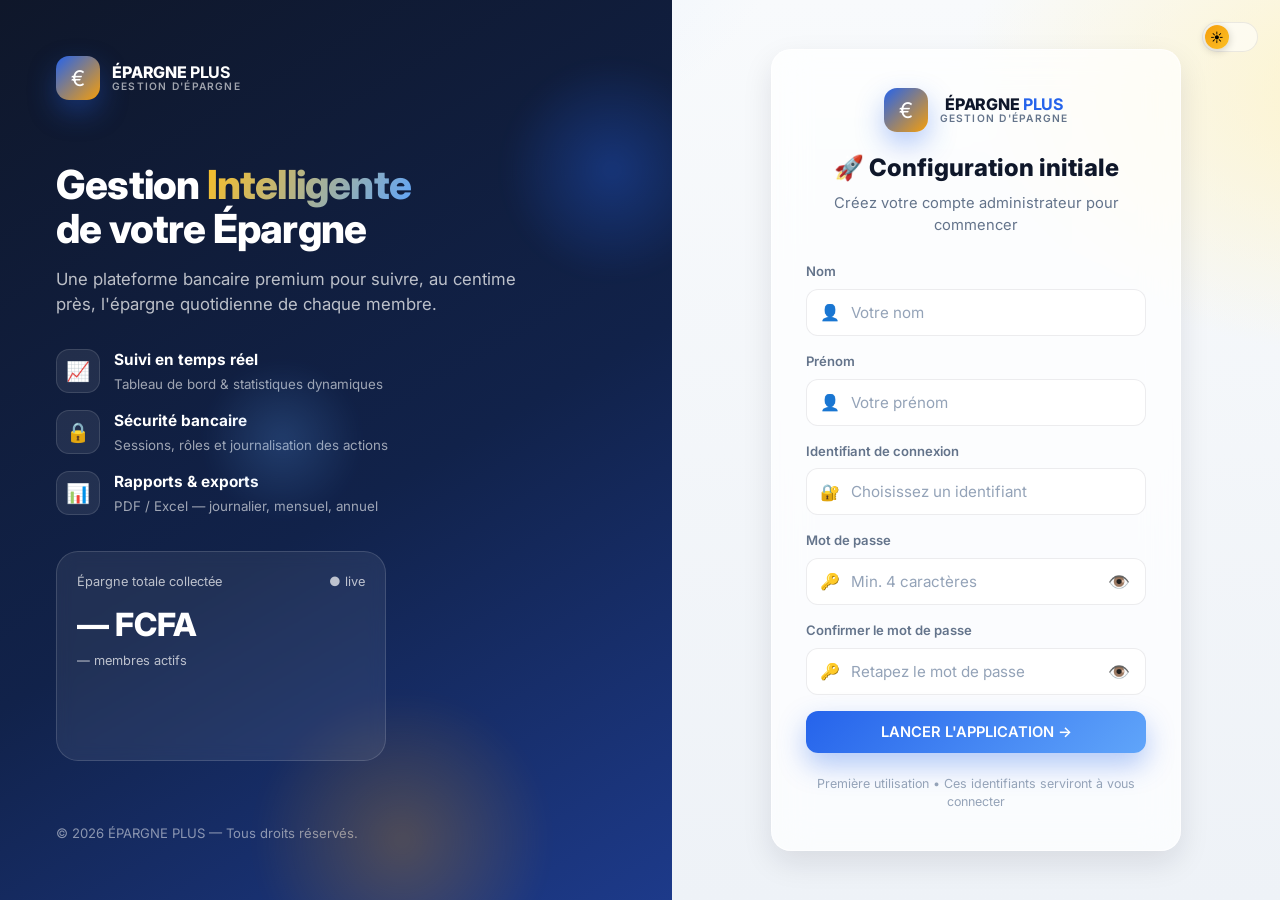
==== index.html @ 33ee1951 "Add files via upload" ====
<!DOCTYPE html>
<html lang="fr" data-theme="light">
<head>
  <meta charset="UTF-8" />
  <meta name="viewport" content="width=device-width, initial-scale=1.0" />
  <meta name="description" content="ÉPARGNE PLUS — Gestion intelligente de votre épargne quotidienne." />
  <title>ÉPARGNE PLUS — Connexion</title>
  <link rel="preconnect" href="https://fonts.googleapis.com" />
  <link href="https://fonts.googleapis.com/css2?family=Inter:wght@400;500;600;700;800&display=swap" rel="stylesheet" />
  <link rel="stylesheet" href="css/styles.css" />
  <link rel="stylesheet" href="css/auth.css" />
</head>
<body>
  <div class="auth-wrap">
    <!-- Left hero panel -->
    <section class="auth-hero">
      <span class="orb o1"></span><span class="orb o2"></span><span class="orb o3"></span>

      <a class="brand" href="#">
        <span class="logo-mark">€</span>
        <span class="logo-text">ÉPARGNE <b>PLUS</b><span class="sub">GESTION D'ÉPARGNE</span></span>
      </a>

      <div class="hero-body">
        <h1>Gestion <span>Intelligente</span><br />de votre Épargne</h1>
        <p class="lead">Une plateforme bancaire premium pour suivre, au centime près, l'épargne quotidienne de chaque membre.</p>

        <div class="features">
          <div class="feature"><span class="fi">📈</span><div><b>Suivi en temps réel</b><small>Tableau de bord & statistiques dynamiques</small></div></div>
          <div class="feature"><span class="fi">🔒</span><div><b>Sécurité bancaire</b><small>Sessions, rôles et journalisation des actions</small></div></div>
          <div class="feature"><span class="fi">📊</span><div><b>Rapports & exports</b><small>PDF / Excel — journalier, mensuel, annuel</small></div></div>
        </div>

        <div class="hero-card">
          <div class="hc-top"><span>Épargne totale collectée</span><span>● live</span></div>
          <div class="hc-amount" id="heroAmount">— FCFA</div>
          <div class="hc-top"><span id="heroMembers">— membres actifs</span></div>
          <div class="hc-bars" id="heroBars"></div>
        </div>
      </div>

      <div class="hero-foot">© 2026 ÉPARGNE PLUS — Tous droits réservés.</div>
    </section>

    <!-- Right form panel -->
    <section class="auth-form-side">
      <div class="auth-top-toggle" id="themeSlot"></div>

      <!-- ===== SETUP CARD (first launch) ===== -->
      <div class="auth-card glass" id="setupCard" style="display:none">
        <div class="form-head">
          <a class="brand" href="#">
            <span class="logo-mark">€</span>
            <span class="logo-text">ÉPARGNE <b>PLUS</b><span class="sub">GESTION D'ÉPARGNE</span></span>
          </a>
          <h2>🚀 Configuration initiale</h2>
          <p>Créez votre compte administrateur pour commencer</p>
        </div>

        <form id="setupForm" novalidate>
          <div class="field">
            <label for="s_lastName">Nom</label>
            <div class="input-icon">
              <span class="lead">👤</span>
              <input class="input" type="text" id="s_lastName" placeholder="Votre nom" required />
            </div>
          </div>

          <div class="field">
            <label for="s_firstName">Prénom</label>
            <div class="input-icon">
              <span class="lead">👤</span>
              <input class="input" type="text" id="s_firstName" placeholder="Votre prénom" required />
            </div>
          </div>

          <div class="field">
            <label for="s_login">Identifiant de connexion</label>
            <div class="input-icon">
              <span class="lead">🔐</span>
              <input class="input" type="text" id="s_login" placeholder="Choisissez un identifiant" autocomplete="username" required />
            </div>
          </div>

          <div class="field">
            <label for="s_password">Mot de passe</label>
            <div class="input-icon input-group">
              <span class="lead">🔑</span>
              <input class="input" type="password" id="s_password" placeholder="Min. 4 caractères" required />
              <button type="button" class="toggle-eye" id="toggleSetupPwd" aria-label="Afficher/Masquer">👁️</button>
            </div>
          </div>

          <div class="field">
            <label for="s_password2">Confirmer le mot de passe</label>
            <div class="input-icon input-group">
              <span class="lead">🔑</span>
              <input class="input" type="password" id="s_password2" placeholder="Retapez le mot de passe" required />
              <button type="button" class="toggle-eye" id="toggleSetupPwd2" aria-label="Afficher/Masquer">👁️</button>
            </div>
          </div>

          <button type="submit" class="btn btn-block" id="setupBtn">LANCER L'APPLICATION →</button>
        </form>

        <div class="auth-foot">Première utilisation • Ces identifiants serviront à vous connecter</div>
      </div>

      <!-- ===== LOGIN CARD (normal flow) ===== -->
      <div class="auth-card glass" id="loginCard">
        <div class="form-head">
          <a class="brand" href="#">
            <span class="logo-mark">€</span>
            <span class="logo-text">ÉPARGNE <b>PLUS</b><span class="sub">GESTION D'ÉPARGNE</span></span>
          </a>
          <h2>Bienvenue 👋</h2>
          <p>Connectez-vous pour accéder à votre espace</p>
        </div>

        <form id="loginForm" novalidate>
          <div class="field">
            <label for="login">Identifiant</label>
            <div class="input-icon">
              <span class="lead">👤</span>
              <input class="input" type="text" id="login" name="login" placeholder="Votre identifiant" autocomplete="username" required />
            </div>
          </div>

          <div class="field">
            <label for="password">Mot de passe</label>
            <div class="input-icon input-group">
              <span class="lead">🔑</span>
              <input class="input" type="password" id="password" name="password" placeholder="••••••••" autocomplete="current-password" required />
              <button type="button" class="toggle-eye" id="togglePwd" aria-label="Afficher/Masquer">👁️</button>
            </div>
          </div>

          <div class="row-between">
            <label class="checkbox"><input type="checkbox" id="remember" /> Se souvenir de moi</label>
            <a href="#" class="forgot" id="forgotLink">Mot de passe oublié ?</a>
          </div>

          <button type="submit" class="btn btn-block" id="loginBtn">SE CONNECTER →</button>
        </form>

        <div class="auth-foot">Plateforme sécurisée • Données chiffrées côté client</div>
      </div>
    </section>
  </div>

  <script src="js/data.js"></script>
  <script src="js/utils.js"></script>
  <script src="js/auth.js"></script>
</body>
</html>
---- css/styles.css ----
/* =====================================================================
   ÉPARGNE PLUS — Design System
   Premium banking UI : Glassmorphism, Dark/Light mode, animations
   ===================================================================== */

/* ----------  Design Tokens  ---------- */
:root {
  /* Brand palette (charte graphique) */
  --navy: #0F172A;        /* Bleu Marine */
  --blue: #2563EB;        /* Bleu Premium */
  --white: #FFFFFF;       /* Blanc */
  --grey-light: #F1F5F9;  /* Gris Clair */
  --gold: #F59E0B;        /* Or */

  --blue-600: #2563EB;
  --blue-500: #3B82F6;
  --blue-400: #60A5FA;
  --gold-400: #FBBF24;

  /* Semantic */
  --success: #10B981;
  --danger: #EF4444;
  --warning: #F59E0B;
  --info: #0EA5E9;

  --radius: 20px;
  --radius-sm: 12px;
  --radius-pill: 999px;

  --shadow-sm: 0 2px 8px rgba(15, 23, 42, 0.06);
  --shadow: 0 12px 30px rgba(15, 23, 42, 0.10);
  --shadow-lg: 0 24px 60px rgba(15, 23, 42, 0.16);
  --shadow-blue: 0 12px 28px rgba(37, 99, 235, 0.35);

  --transition: 0.28s cubic-bezier(0.22, 1, 0.36, 1);

  --font: "Inter", "Segoe UI", system-ui, -apple-system, sans-serif;
}

/* ----------  Light theme (default)  ---------- */
:root,
[data-theme="light"] {
  --bg-gradient: radial-gradient(1200px 600px at 10% -10%, #dbeafe 0%, transparent 55%),
                 radial-gradient(1000px 600px at 110% 10%, #fef3c7 0%, transparent 45%),
                 linear-gradient(180deg, #f8fafc 0%, #eef2f7 100%);
  --surface: rgba(255, 255, 255, 0.72);
  --surface-solid: #ffffff;
  --surface-2: rgba(255, 255, 255, 0.55);
  --glass-border: rgba(255, 255, 255, 0.65);
  --text: #0F172A;
  --text-muted: #64748B;
  --text-soft: #94A3B8;
  --line: rgba(15, 23, 42, 0.08);
  --sidebar-bg: rgba(15, 23, 42, 0.97);
  --sidebar-text: rgba(255, 255, 255, 0.78);
  --input-bg: rgba(255, 255, 255, 0.85);
  --hover: rgba(37, 99, 235, 0.07);
}

/* ----------  Dark theme  ---------- */
[data-theme="dark"] {
  --bg-gradient: radial-gradient(1200px 600px at 5% -10%, #1e3a8a55 0%, transparent 55%),
                 radial-gradient(1000px 700px at 110% 5%, #78350f44 0%, transparent 45%),
                 linear-gradient(180deg, #0b1220 0%, #0a0f1c 100%);
  --surface: rgba(30, 41, 59, 0.55);
  --surface-solid: #111a2e;
  --surface-2: rgba(30, 41, 59, 0.35);
  --glass-border: rgba(148, 163, 184, 0.18);
  --text: #E2E8F0;
  --text-muted: #94A3B8;
  --text-soft: #64748B;
  --line: rgba(148, 163, 184, 0.14);
  --sidebar-bg: rgba(8, 13, 24, 0.92);
  --sidebar-text: rgba(226, 232, 240, 0.80);
  --input-bg: rgba(15, 23, 42, 0.55);
  --hover: rgba(59, 130, 246, 0.14);
}

/* ----------  Reset  ---------- */
* { margin: 0; padding: 0; box-sizing: border-box; }
html { scroll-behavior: smooth; }
body {
  font-family: var(--font);
  color: var(--text);
  background: var(--bg-gradient);
  background-attachment: fixed;
  min-height: 100vh;
  line-height: 1.5;
  -webkit-font-smoothing: antialiased;
  transition: background 0.4s ease, color 0.3s ease;
}
a { color: inherit; text-decoration: none; }
button { font-family: inherit; cursor: pointer; border: none; background: none; }
input, select, textarea { font-family: inherit; }
img { max-width: 100%; display: block; }
ul { list-style: none; }
::selection { background: var(--blue); color: #fff; }

/* Scrollbar */
::-webkit-scrollbar { width: 10px; height: 10px; }
::-webkit-scrollbar-thumb { background: rgba(100,116,139,.45); border-radius: 99px; }
::-webkit-scrollbar-track { background: transparent; }

/* ----------  Utility  ---------- */
.glass {
  background: var(--surface);
  backdrop-filter: blur(18px) saturate(140%);
  -webkit-backdrop-filter: blur(18px) saturate(140%);
  border: 1px solid var(--glass-border);
  border-radius: var(--radius);
  box-shadow: var(--shadow);
}
.text-muted { color: var(--text-muted); }
.text-gold { color: var(--gold); }
.text-blue { color: var(--blue); }
.text-success { color: var(--success); }
.text-danger { color: var(--danger); }
.hidden { display: none !important; }
.flex { display: flex; }
.center { display: flex; align-items: center; justify-content: center; }
.gap-8 { gap: 8px; } .gap-12 { gap: 12px; } .gap-16 { gap: 16px; }
.mt-8 { margin-top: 8px; } .mt-16 { margin-top: 16px; } .mt-24 { margin-top: 24px; }

/* ----------  Buttons  ---------- */
.btn {
  display: inline-flex; align-items: center; justify-content: center; gap: 8px;
  padding: 12px 20px;
  border-radius: var(--radius-sm);
  font-weight: 600; font-size: 0.92rem;
  color: #fff;
  background: linear-gradient(135deg, var(--blue-600), var(--blue-400));
  box-shadow: var(--shadow-blue);
  transition: transform var(--transition), box-shadow var(--transition), filter var(--transition);
  white-space: nowrap;
}
.btn:hover { transform: translateY(-2px); box-shadow: 0 18px 38px rgba(37,99,235,.45); filter: brightness(1.05); }
.btn:active { transform: translateY(0); }
.btn-gold { background: linear-gradient(135deg, #f59e0b, #fbbf24); box-shadow: 0 12px 28px rgba(245,158,11,.4); }
.btn-success { background: linear-gradient(135deg, #059669, #10b981); box-shadow: 0 12px 28px rgba(16,185,129,.35); }
.btn-danger { background: linear-gradient(135deg, #dc2626, #ef4444); box-shadow: 0 12px 28px rgba(239,68,68,.35); }
.btn-ghost {
  background: var(--surface-2); color: var(--text);
  border: 1px solid var(--line); box-shadow: none;
}
.btn-ghost:hover { background: var(--hover); box-shadow: none; }
.btn-sm { padding: 8px 14px; font-size: 0.82rem; border-radius: 10px; }
.btn-block { width: 100%; }
.btn[disabled] { opacity: .55; pointer-events: none; }

.icon-btn {
  width: 40px; height: 40px; border-radius: 12px;
  display: inline-flex; align-items: center; justify-content: center;
  background: var(--surface-2); border: 1px solid var(--line);
  color: var(--text); transition: var(--transition); font-size: 1.05rem;
}
.icon-btn:hover { background: var(--hover); transform: translateY(-2px); }

/* ----------  Forms  ---------- */
.field { display: flex; flex-direction: column; gap: 7px; margin-bottom: 16px; }
.field label { font-size: 0.82rem; font-weight: 600; color: var(--text-muted); }
.input, .select, textarea.input {
  width: 100%;
  padding: 13px 15px;
  border-radius: var(--radius-sm);
  border: 1.5px solid var(--line);
  background: var(--input-bg);
  color: var(--text);
  font-size: 0.95rem;
  transition: var(--transition);
  outline: none;
}
.input::placeholder { color: var(--text-soft); }
.input:focus, .select:focus, textarea.input:focus {
  border-color: var(--blue);
  box-shadow: 0 0 0 4px rgba(37,99,235,.15);
}
.input-group { position: relative; }
.input-group .toggle-eye {
  position: absolute; right: 12px; top: 50%; transform: translateY(-50%);
  color: var(--text-muted); font-size: 1.1rem; padding: 4px;
}
.input-icon { position: relative; }
.input-icon .input { padding-left: 44px; }
.input-icon > svg, .input-icon > .lead {
  position: absolute; left: 14px; top: 50%; transform: translateY(-50%);
  color: var(--text-muted); pointer-events: none;
}

/* checkbox */
.checkbox { display: inline-flex; align-items: center; gap: 9px; cursor: pointer; font-size: 0.88rem; color: var(--text-muted); }
.checkbox input { width: 18px; height: 18px; accent-color: var(--blue); cursor: pointer; }

/* ----------  Badges / pills  ---------- */
.badge {
  display: inline-flex; align-items: center; gap: 6px;
  padding: 4px 12px; border-radius: var(--radius-pill);
  font-size: 0.74rem; font-weight: 700; letter-spacing: .02em;
}
.badge-blue { background: rgba(37,99,235,.13); color: var(--blue); }
.badge-gold { background: rgba(245,158,11,.15); color: #b45309; }
.badge-green { background: rgba(16,185,129,.15); color: #047857; }
[data-theme="dark"] .badge-gold { color: var(--gold-400); }
[data-theme="dark"] .badge-green { color: #34d399; }

/* ----------  Tables  ---------- */
.table-wrap { width: 100%; overflow-x: auto; border-radius: var(--radius-sm); }
table.data {
  width: 100%; border-collapse: collapse; min-width: 560px;
}
table.data th, table.data td {
  padding: 14px 16px; text-align: left; font-size: 0.9rem;
  border-bottom: 1px solid var(--line); white-space: nowrap;
}
table.data th {
  font-size: 0.74rem; text-transform: uppercase; letter-spacing: .06em;
  color: var(--text-muted); font-weight: 700; cursor: pointer; user-select: none;
}
table.data th.sortable:hover { color: var(--blue); }
table.data tbody tr { transition: background var(--transition); }
table.data tbody tr:hover { background: var(--hover); }
table.data tbody tr:last-child td { border-bottom: none; }
.avatar-cell { display: flex; align-items: center; gap: 12px; }
.avatar {
  width: 40px; height: 40px; border-radius: 50%; object-fit: cover;
  background: linear-gradient(135deg, var(--blue), var(--gold));
  display: inline-flex; align-items: center; justify-content: center;
  color: #fff; font-weight: 700; font-size: 0.9rem; flex-shrink: 0;
}
.avatar-lg { width: 92px; height: 92px; font-size: 2rem; }

/* row actions */
.row-actions { display: flex; gap: 8px; }
.row-actions .icon-btn { width: 34px; height: 34px; font-size: 0.9rem; border-radius: 9px; }

/* ----------  Pagination  ---------- */
.pagination { display: flex; align-items: center; justify-content: space-between; gap: 12px; margin-top: 18px; flex-wrap: wrap; }
.pager { display: flex; gap: 6px; }
.pager button {
  min-width: 38px; height: 38px; border-radius: 10px;
  background: var(--surface-2); border: 1px solid var(--line);
  color: var(--text); font-weight: 600; transition: var(--transition);
}
.pager button:hover { background: var(--hover); }
.pager button.active { background: var(--blue); color: #fff; border-color: var(--blue); }
.pager button[disabled] { opacity: .4; pointer-events: none; }

/* ----------  Toast  ---------- */
#toasts {
  position: fixed; right: 22px; bottom: 22px; z-index: 9999;
  display: flex; flex-direction: column; gap: 12px;
}
.toast {
  min-width: 260px; max-width: 360px;
  padding: 14px 16px; border-radius: 14px;
  background: var(--surface-solid); color: var(--text);
  box-shadow: var(--shadow-lg); border: 1px solid var(--line);
  display: flex; align-items: center; gap: 12px;
  animation: toastIn .35s cubic-bezier(.22,1,.36,1);
  border-left: 4px solid var(--blue);
}
.toast.success { border-left-color: var(--success); }
.toast.error { border-left-color: var(--danger); }
.toast.warn { border-left-color: var(--warning); }
.toast .t-icon { font-size: 1.25rem; }
.toast.success .t-icon { color: var(--success); }
.toast.error .t-icon { color: var(--danger); }
@keyframes toastIn { from { opacity: 0; transform: translateX(40px); } to { opacity: 1; transform: translateX(0); } }

/* ----------  Modal  ---------- */
.modal-overlay {
  position: fixed; inset: 0; z-index: 9000;
  background: rgba(8, 12, 22, 0.55); backdrop-filter: blur(4px);
  display: flex; align-items: center; justify-content: center; padding: 20px;
  animation: fadeIn .25s ease;
}
.modal {
  width: 100%; max-width: 440px; padding: 26px;
  background: var(--surface-solid); border-radius: var(--radius);
  box-shadow: var(--shadow-lg); border: 1px solid var(--line);
  animation: modalIn .35s cubic-bezier(.22,1,.36,1);
}
.modal h3 { font-size: 1.2rem; margin-bottom: 6px; }
.modal .modal-actions { display: flex; gap: 10px; margin-top: 20px; }
@keyframes modalIn { from { opacity: 0; transform: translateY(20px) scale(.97); } to { opacity: 1; transform: translateY(0) scale(1); } }
@keyframes fadeIn { from { opacity: 0; } to { opacity: 1; } }

/* ----------  Theme toggle  ---------- */
.theme-toggle {
  width: 56px; height: 30px; border-radius: 99px;
  background: var(--surface-2); border: 1px solid var(--line);
  position: relative; transition: var(--transition); flex-shrink: 0;
}
.theme-toggle .knob {
  position: absolute; top: 2px; left: 2px; width: 24px; height: 24px;
  border-radius: 50%; background: linear-gradient(135deg, var(--gold), var(--gold-400));
  display: flex; align-items: center; justify-content: center; font-size: .8rem;
  transition: var(--transition); box-shadow: 0 2px 8px rgba(0,0,0,.2);
}
[data-theme="dark"] .theme-toggle .knob { left: 28px; background: linear-gradient(135deg, #1e293b, #334155); color: #fbbf24; }

/* ----------  Logo  ---------- */
.brand { display: inline-flex; align-items: center; gap: 12px; }
.brand .logo-mark {
  width: 44px; height: 44px; border-radius: 13px; flex-shrink: 0;
  background: linear-gradient(135deg, var(--blue-600), var(--gold));
  display: flex; align-items: center; justify-content: center;
  color: #fff; font-size: 1.35rem; box-shadow: var(--shadow-blue);
}
.brand .logo-text { font-weight: 800; letter-spacing: -.01em; line-height: 1.05; }
.brand .logo-text b { color: var(--blue); }
.brand .logo-text .sub { display: block; font-size: .64rem; font-weight: 600; color: var(--text-muted); letter-spacing: .12em; }

/* ----------  Animations entrance  ---------- */
@keyframes fadeUp { from { opacity: 0; transform: translateY(18px); } to { opacity: 1; transform: translateY(0); } }
@keyframes pop { 0% { transform: scale(.9); opacity: 0; } 100% { transform: scale(1); opacity: 1; } }
.fade-up { animation: fadeUp .5s both; }
@keyframes shake { 10%,90% { transform: translateX(-1px); } 20%,80% { transform: translateX(2px); } 30%,50%,70% { transform: translateX(-5px); } 40%,60% { transform: translateX(5px); } }
.shake { animation: shake .5s; }
.stagger > * { animation: fadeUp .5s both; }
.stagger > *:nth-child(1) { animation-delay: .04s; }
.stagger > *:nth-child(2) { animation-delay: .10s; }
.stagger > *:nth-child(3) { animation-delay: .16s; }
.stagger > *:nth-child(4) { animation-delay: .22s; }
.stagger > *:nth-child(5) { animation-delay: .28s; }
.stagger > *:nth-child(6) { animation-delay: .34s; }
---- css/auth.css ----
/* =====================================================================
   ÉPARGNE PLUS — Login / Auth page
   ===================================================================== */

.auth-wrap {
  min-height: 100vh; display: grid;
  grid-template-columns: 1.05fr 0.95fr;
}

/* ---- Left brand / hero panel ---- */
.auth-hero {
  position: relative; overflow: hidden;
  background: linear-gradient(150deg, #0F172A 0%, #11224a 55%, #1d3a8a 100%);
  color: #fff; padding: 56px;
  display: flex; flex-direction: column; justify-content: space-between;
}
.auth-hero .brand .logo-text, .auth-hero .brand .logo-text b { color: #fff; }
.auth-hero .brand .logo-text .sub { color: rgba(255,255,255,.6); }
.auth-hero .hero-body { max-width: 460px; }
.auth-hero h1 { font-size: 2.5rem; line-height: 1.1; font-weight: 800; letter-spacing: -.02em; margin-bottom: 16px; }
.auth-hero h1 span { background: linear-gradient(120deg, #fbbf24, #60a5fa); -webkit-background-clip: text; background-clip: text; color: transparent; }
.auth-hero p.lead { color: rgba(255,255,255,.72); font-size: 1.05rem; }
.auth-hero .features { display: flex; flex-direction: column; gap: 14px; margin-top: 30px; }
.auth-hero .feature { display: flex; align-items: center; gap: 14px; }
.auth-hero .feature .fi {
  width: 44px; height: 44px; border-radius: 13px; flex-shrink: 0;
  background: rgba(255,255,255,.08); border: 1px solid rgba(255,255,255,.12);
  display: flex; align-items: center; justify-content: center; font-size: 1.2rem;
}
.auth-hero .feature b { display: block; font-size: .96rem; }
.auth-hero .feature small { color: rgba(255,255,255,.6); }
.auth-hero .hero-foot { color: rgba(255,255,255,.5); font-size: .82rem; }

/* floating orbs */
.orb { position: absolute; border-radius: 50%; filter: blur(8px); opacity: .55; pointer-events: none; animation: float 9s ease-in-out infinite; }
.orb.o1 { width: 220px; height: 220px; right: -50px; top: 60px; background: radial-gradient(circle, rgba(37,99,235,.6), transparent 70%); }
.orb.o2 { width: 300px; height: 300px; right: 120px; bottom: -90px; background: radial-gradient(circle, rgba(245,158,11,.45), transparent 70%); animation-delay: -3s; }
.orb.o3 { width: 160px; height: 160px; left: 30%; top: 40%; background: radial-gradient(circle, rgba(96,165,250,.4), transparent 70%); animation-delay: -5s; }
@keyframes float { 0%,100% { transform: translateY(0) translateX(0); } 50% { transform: translateY(-26px) translateX(12px); } }

/* mock phone card */
.hero-card {
  margin-top: 34px; max-width: 330px; padding: 20px;
  background: rgba(255,255,255,.07); border: 1px solid rgba(255,255,255,.14);
  border-radius: 22px; backdrop-filter: blur(8px);
  animation: fadeUp .7s .2s both;
}
.hero-card .hc-top { display: flex; justify-content: space-between; align-items: center; color: rgba(255,255,255,.7); font-size: .8rem; }
.hero-card .hc-amount { font-size: 2rem; font-weight: 800; margin: 10px 0 2px; }
.hero-card .hc-bars { display: flex; gap: 6px; align-items: flex-end; height: 56px; margin-top: 14px; }
.hero-card .hc-bars span { flex: 1; border-radius: 6px 6px 0 0; background: linear-gradient(180deg, #60a5fa, #2563eb); opacity: .85; animation: grow 1.2s both; }
@keyframes grow { from { height: 4px; } }

/* ---- Right form panel ---- */
.auth-form-side { display: flex; align-items: center; justify-content: center; padding: 40px 24px; position: relative; }
.auth-card {
  width: 100%; max-width: 410px; padding: 38px 34px;
  animation: fadeUp .6s both;
}
.auth-card .form-head { text-align: center; margin-bottom: 26px; }
.auth-card .form-head .brand { justify-content: center; margin-bottom: 18px; }
.auth-card .form-head h2 { font-size: 1.5rem; font-weight: 800; }
.auth-card .form-head p { color: var(--text-muted); margin-top: 6px; font-size: .92rem; }
.auth-card .row-between { display: flex; align-items: center; justify-content: space-between; margin: -4px 0 18px; flex-wrap: wrap; gap: 8px; }
.auth-card .forgot { color: var(--blue); font-weight: 600; font-size: .85rem; }
.auth-card .forgot:hover { text-decoration: underline; }

.auth-top-toggle { position: absolute; top: 22px; right: 22px; }

.demo-hint {
  margin-top: 22px; padding: 14px 16px; border-radius: 14px;
  background: var(--surface-2); border: 1px dashed var(--line);
  font-size: .82rem; color: var(--text-muted);
}
.demo-hint b { color: var(--text); }
.demo-hint .chips { display: flex; gap: 8px; margin-top: 8px; flex-wrap: wrap; }
.demo-hint .chip {
  padding: 5px 11px; border-radius: 99px; font-weight: 600; font-size: .76rem;
  background: rgba(37,99,235,.12); color: var(--blue); cursor: pointer; transition: var(--transition);
}
.demo-hint .chip:hover { background: var(--blue); color: #fff; }

.auth-foot { text-align: center; margin-top: 22px; color: var(--text-soft); font-size: .78rem; }

@media (max-width: 920px) {
  .auth-wrap { grid-template-columns: 1fr; }
  .auth-hero { display: none; }
  .auth-form-side { min-height: 100vh; }
}
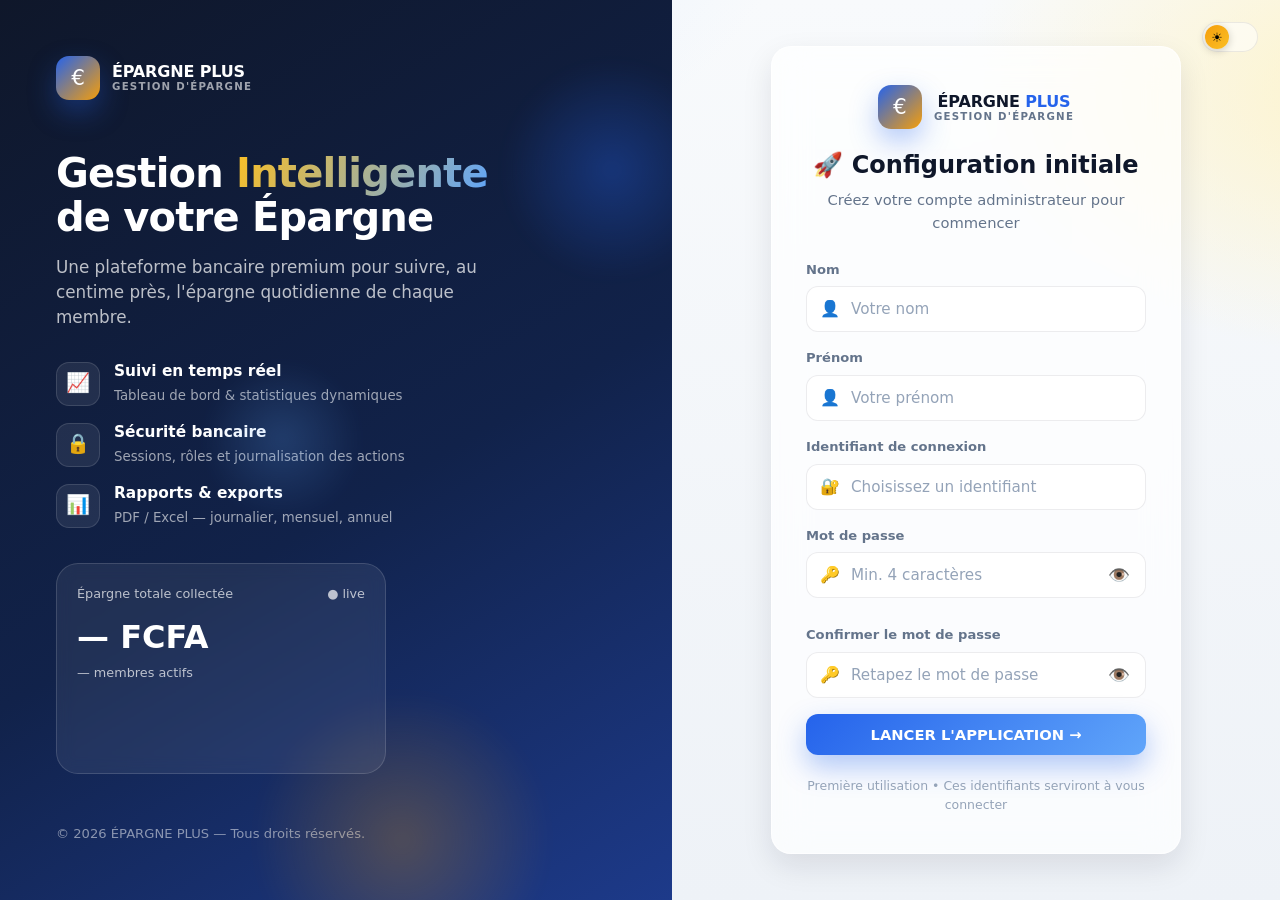
==== commit 4fa09a07: "Add files via upload" ====
--- a/index.html
+++ b/index.html
@@ -2,6 +2,7 @@
 <html lang="fr" data-theme="light">
 <head>
   <meta charset="UTF-8" />
+  <meta http-equiv="Content-Security-Policy" content="default-src 'self'; script-src 'self' https://cdn.jsdelivr.net https://cdnjs.cloudflare.com; style-src 'self' https://fonts.googleapis.com 'unsafe-inline'; font-src 'self' https://fonts.gstatic.com; img-src 'self' data: https:; connect-src 'self'; frame-ancestors 'none';" />
   <meta name="viewport" content="width=device-width, initial-scale=1.0" />
   <meta name="description" content="ÉPARGNE PLUS — Gestion intelligente de votre épargne quotidienne." />
   <title>ÉPARGNE PLUS — Connexion</title>
